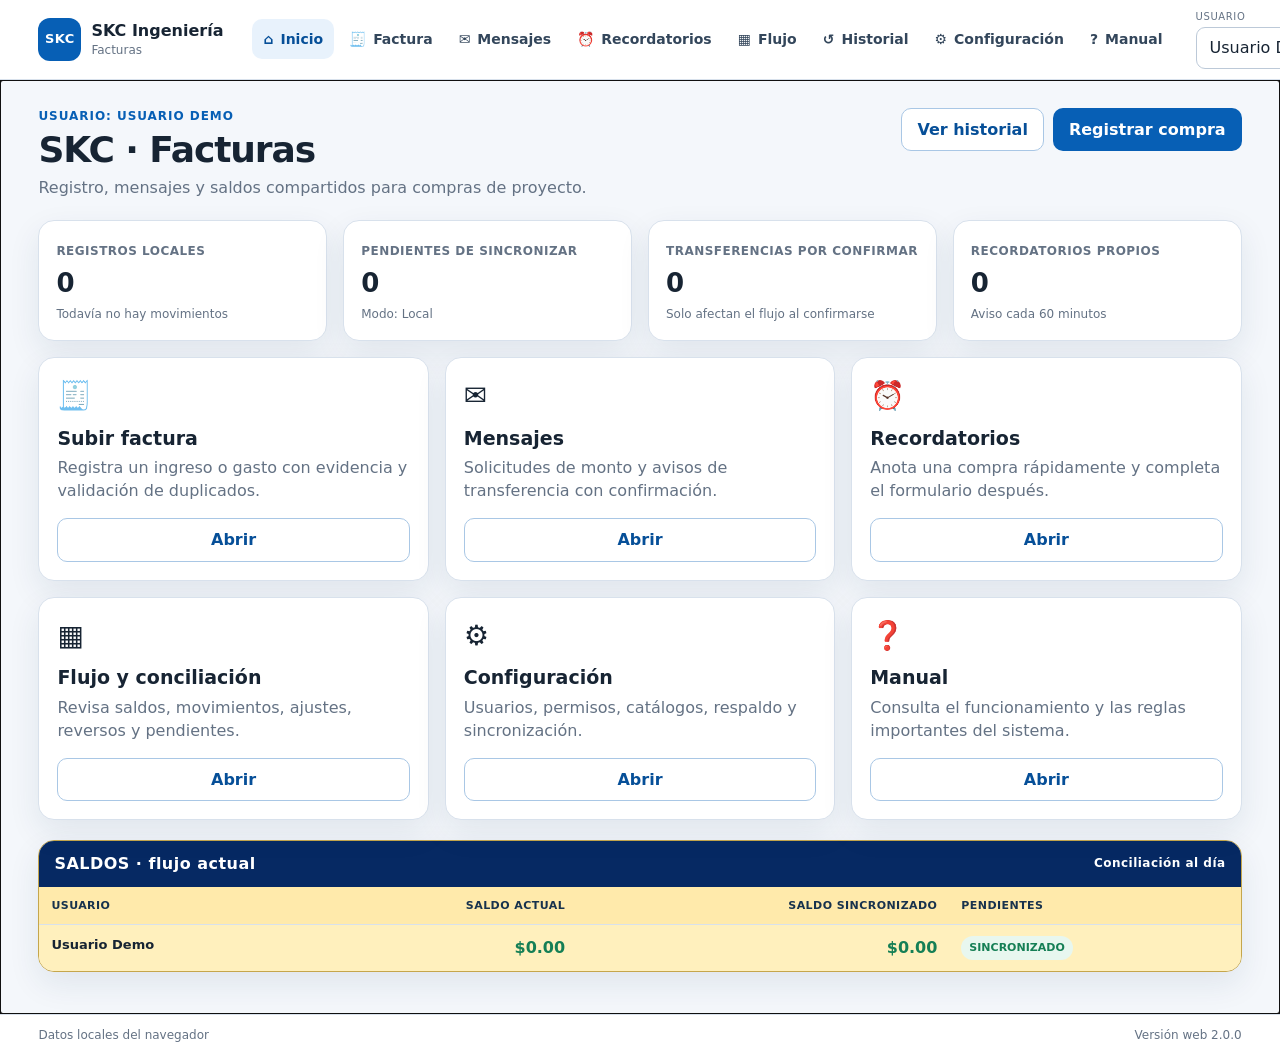
==== docs/index.html @ b583edf2 "Add files via upload" ====
<!doctype html>
<html lang="es">
<head>
  <meta charset="utf-8">
  <meta name="viewport" content="width=device-width, initial-scale=1, viewport-fit=cover">
  <meta name="theme-color" content="#075fb5">
  <meta name="description" content="SKC Facturas: registro de compras, mensajes, recordatorios y flujo de saldos.">
  <title>SKC Ingeniería · Facturas</title>
  <link rel="manifest" href="./manifest.webmanifest">
  <link rel="icon" href="./icons/icon.svg" type="image/svg+xml">
  <link rel="stylesheet" href="./assets/styles.css">
</head>
<body>
  <noscript>SKC Facturas necesita JavaScript para funcionar.</noscript>
  <div id="shell" class="shell">
    <header class="topbar">
      <a class="brand" href="#home" aria-label="Ir al inicio">
        <span class="brand-mark" aria-hidden="true">SKC</span>
        <span><strong>SKC Ingeniería</strong><small>Facturas</small></span>
      </a>
      <nav id="desktopNav" class="desktop-nav" aria-label="Navegación principal"></nav>
      <div class="topbar-actions">
        <label class="user-switcher"><span>Usuario</span><select id="currentUserSelect" aria-label="Usuario actual"></select></label>
        <button id="syncButton" class="button button-secondary button-compact" type="button">Sincronizar</button>
        <button id="mobileMenuButton" class="icon-button mobile-only" type="button" aria-label="Abrir menú">☰</button>
      </div>
    </header>
    <aside id="mobileNav" class="mobile-nav" aria-label="Menú móvil"></aside>
    <main id="app" class="app" tabindex="-1"><section class="loading-panel"><div class="spinner"></div><p>Preparando SKC Facturas…</p></section></main>
    <footer class="footer"><span id="footerStatus">Datos locales del navegador</span><span>Versión web 2.0.0</span></footer>
  </div>
  <div id="toastRegion" class="toast-region" aria-live="polite" aria-atomic="true"></div>
  <div id="modalRoot"></div>
  <script type="module" src="./assets/app.js"></script>
</body>
</html>
---- docs/assets/styles.css ----
:root{color-scheme:light;--blue:#075fb5;--blue-dark:#064f98;--blue-soft:#e8f2fc;--ink:#172433;--muted:#647284;--line:#d8e1ec;--surface:#fff;--canvas:#f4f7fb;--yellow:#ffe59a;--green:#157f55;--green-bg:#e8f7ef;--red:#b52b2b;--red-bg:#fdecec;--orange:#a75b00;--orange-bg:#fff2df;--shadow:0 12px 32px rgba(24,56,91,.09);--radius:16px;--font:Inter,ui-sans-serif,system-ui,-apple-system,BlinkMacSystemFont,"Segoe UI",sans-serif}*{box-sizing:border-box}html{min-height:100%;background:var(--canvas)}body{min-height:100vh;margin:0;color:var(--ink);background:var(--canvas);font-family:var(--font);line-height:1.45}button,input,select,textarea{font:inherit}button{cursor:pointer}a{color:inherit}[hidden]{display:none!important}.shell{min-height:100vh;display:flex;flex-direction:column}.topbar{position:sticky;top:0;z-index:30;min-height:70px;display:flex;align-items:center;gap:22px;padding:10px clamp(16px,3vw,42px);border-bottom:1px solid var(--line);background:rgba(255,255,255,.96);backdrop-filter:blur(12px)}.brand{display:inline-flex;align-items:center;gap:10px;text-decoration:none;min-width:192px}.brand-mark{display:grid;place-items:center;width:43px;height:43px;border-radius:12px;background:var(--blue);color:#fff;font-size:13px;font-weight:800;letter-spacing:.5px}.brand strong,.brand small{display:block}.brand strong{font-size:16px}.brand small{color:var(--muted);font-size:12px}.desktop-nav{flex:1;display:flex;justify-content:center;gap:4px}.nav-link{display:inline-flex;align-items:center;gap:7px;min-height:40px;padding:8px 11px;border-radius:10px;color:#33465b;text-decoration:none;font-size:14px;font-weight:650;white-space:nowrap}.nav-link:hover{background:#f4f9ff}.nav-link.active{color:var(--blue-dark);background:var(--blue-soft)}.topbar-actions{display:flex;align-items:center;gap:9px;margin-left:auto}.user-switcher{display:grid;gap:2px}.user-switcher span{color:var(--muted);font-size:10px;text-transform:uppercase;letter-spacing:.06em}.user-switcher select{min-width:145px;padding:7px 30px 7px 9px}.mobile-only,.mobile-nav{display:none}.app{width:min(1480px,100%);flex:1;margin:0 auto;padding:28px clamp(16px,3vw,42px) 42px}.footer{display:flex;justify-content:space-between;gap:20px;padding:12px clamp(16px,3vw,42px);border-top:1px solid var(--line);color:var(--muted);background:#fff;font-size:12px}.page-header{display:flex;align-items:flex-start;justify-content:space-between;gap:20px;margin-bottom:20px}.page-title{margin:0;font-size:clamp(25px,3vw,36px);line-height:1.1;letter-spacing:-.03em}.page-subtitle{max-width:760px;margin:7px 0 0;color:var(--muted)}.page-actions{display:flex;flex-wrap:wrap;justify-content:flex-end;gap:9px}.eyebrow{margin:0 0 5px;color:var(--blue);font-size:12px;font-weight:800;letter-spacing:.08em;text-transform:uppercase}.grid{display:grid;gap:16px}.grid-2{grid-template-columns:repeat(2,minmax(0,1fr))}.grid-3{grid-template-columns:repeat(3,minmax(0,1fr))}.grid-4{grid-template-columns:repeat(4,minmax(0,1fr))}.card{min-width:0;border:1px solid var(--line);border-radius:var(--radius);background:var(--surface);box-shadow:var(--shadow)}.card-body{padding:18px}.card-header{display:flex;align-items:center;justify-content:space-between;gap:14px;padding:16px 18px;border-bottom:1px solid var(--line)}.card-header h2,.card-header h3{margin:0;font-size:17px}.card-footer{padding:14px 18px;border-top:1px solid var(--line);background:#fbfdff;border-radius:0 0 var(--radius) var(--radius)}.dashboard-card{display:flex;flex-direction:column;min-height:180px}.dashboard-card .card-body{display:flex;flex:1;flex-direction:column}.dashboard-icon{font-size:28px}.dashboard-card h2{margin:8px 0 4px;font-size:19px}.dashboard-card p{margin:0 0 16px;color:var(--muted)}.dashboard-card .button{margin-top:auto}.kpi{padding:17px}.kpi-label{color:var(--muted);font-size:12px;font-weight:700;text-transform:uppercase;letter-spacing:.04em}.kpi-value{display:block;margin-top:4px;font-size:26px;font-weight:800;letter-spacing:-.03em}.kpi-detail{display:block;margin-top:3px;color:var(--muted);font-size:12px}.button{display:inline-flex;align-items:center;justify-content:center;gap:7px;min-height:42px;padding:9px 15px;border:1px solid transparent;border-radius:10px;background:var(--blue);color:#fff;font-weight:750;text-decoration:none;transition:transform .12s ease,background .12s ease}.button:hover{background:var(--blue-dark);transform:translateY(-1px)}.button:disabled{cursor:not-allowed;opacity:.55;transform:none}.button-secondary{color:var(--blue-dark);background:#fff;border-color:#a9c7e5}.button-secondary:hover{background:#f4f9ff}.button-danger{background:var(--red)}.button-warning{color:#5b3900;background:#ffd76a}.button-ghost{color:var(--ink);background:transparent;border-color:var(--line)}.button-compact{min-height:36px;padding:7px 11px;font-size:13px}.icon-button{width:40px;height:40px;padding:0;border:1px solid var(--line);border-radius:10px;background:#fff;color:var(--ink)}.form-grid{display:grid;grid-template-columns:repeat(12,minmax(0,1fr));gap:14px}.field{grid-column:span 12;display:grid;gap:6px;min-width:0}.field.span-2{grid-column:span 2}.field.span-3{grid-column:span 3}.field.span-4{grid-column:span 4}.field.span-5{grid-column:span 5}.field.span-6{grid-column:span 6}.field.span-7{grid-column:span 7}.field.span-8{grid-column:span 8}.field.span-9{grid-column:span 9}.field label,.field>span:first-child{font-size:13px;font-weight:750}.field-hint{color:var(--muted);font-size:12px}.required:after{content:" *";color:var(--red)}input,select,textarea{width:100%;min-height:42px;padding:9px 11px;border:1px solid #bcc9d8;border-radius:9px;outline:none;background:#fff;color:var(--ink)}textarea{min-height:98px;resize:vertical}input:focus,select:focus,textarea:focus{border-color:#0b6dc9;box-shadow:0 0 0 3px rgba(11,109,201,.13)}input[type=checkbox],input[type=radio]{width:auto;min-height:auto;accent-color:var(--blue)}.check-row{display:flex;flex-wrap:wrap;align-items:center;gap:14px;min-height:42px}.check-row label{display:inline-flex;align-items:center;gap:6px;font-weight:600}.file-drop{position:relative;display:grid;place-items:center;min-height:124px;padding:18px;border:2px dashed #9eb9d5;border-radius:12px;background:#f4f9ff;text-align:center}.file-drop input{position:absolute;inset:0;opacity:0;cursor:pointer}.file-list{display:grid;gap:7px;margin-top:8px}.file-item{display:flex;align-items:center;justify-content:space-between;gap:10px;padding:8px 10px;border:1px solid var(--line);border-radius:8px;background:#fff;font-size:12px}.form-actions{display:flex;flex-wrap:wrap;justify-content:flex-end;gap:9px;margin-top:18px}.table-wrap{width:100%;overflow:auto}table{width:100%;border-collapse:collapse}th,td{padding:11px 12px;border-bottom:1px solid var(--line);text-align:left;vertical-align:top;font-size:13px}th{position:sticky;top:0;z-index:1;color:#41546b;background:#f7f9fc;font-size:11px;letter-spacing:.04em;text-transform:uppercase}tr:last-child td{border-bottom:0}tbody tr:hover{background:#fbfdff}.table-actions{display:flex;flex-wrap:wrap;gap:5px}.empty-state{padding:34px 20px;color:var(--muted);text-align:center}.flow-card{overflow:hidden;border-color:#c5a64c}.flow-title{display:flex;align-items:center;justify-content:space-between;gap:10px;padding:11px 15px;background:#062963;color:#fff;font-weight:850;letter-spacing:.03em}.flow-table th{color:#17324d;background:#ffeaab}.flow-table td{background:#fff0bd;font-weight:680}.flow-table td.amount{font-size:16px;font-weight:850;text-align:right}.amount.negative{color:var(--red)}.amount.positive{color:var(--green)}.badge{display:inline-flex;align-items:center;gap:5px;padding:4px 8px;border-radius:999px;background:#eef2f7;color:#475a70;font-size:11px;font-weight:800;white-space:nowrap}.badge-success{color:var(--green);background:var(--green-bg)}.badge-error{color:var(--red);background:var(--red-bg)}.badge-warning{color:var(--orange);background:var(--orange-bg)}.badge-info{color:var(--blue-dark);background:var(--blue-soft)}.alert{padding:12px 14px;border:1px solid #b7d2ed;border-radius:10px;background:#f4f9ff;color:#24415f}.alert-warning{border-color:#e5c571;background:#fff8e4;color:#664700}.alert-error{border-color:#efb0b0;background:var(--red-bg);color:#751d1d}.alert-success{border-color:#9cd1b7;background:var(--green-bg);color:#135d40}.tabs{display:flex;flex-wrap:wrap;gap:7px;margin-bottom:14px}.tab{padding:8px 12px;border:1px solid var(--line);border-radius:999px;background:#fff;color:#41546b;font-weight:700}.tab.active{border-color:var(--blue);background:var(--blue);color:#fff}.toolbar{display:flex;flex-wrap:wrap;align-items:center;gap:9px;margin-bottom:14px}.toolbar>.grow{flex:1 1 220px}.search-input{min-width:220px}.muted{color:var(--muted)}.small{font-size:12px}.mono{font-family:ui-monospace,SFMono-Regular,Menlo,Consolas,monospace;font-size:12px}.text-right{text-align:right}.stack{display:grid;gap:12px}.row{display:flex;align-items:center;gap:10px}.space-between{justify-content:space-between}hr{border:0;border-top:1px solid var(--line);margin:18px 0}.catalog-group{padding:14px;border:1px solid var(--line);border-radius:12px;background:#fbfdff}.catalog-group+.catalog-group{margin-top:10px}.chip-list{display:flex;flex-wrap:wrap;gap:6px;margin-top:8px}.chip{display:inline-flex;align-items:center;gap:6px;padding:5px 8px;border-radius:999px;background:var(--blue-soft);color:#073b72;font-size:12px;font-weight:700}.modal-backdrop{position:fixed;inset:0;z-index:100;display:grid;place-items:center;padding:18px;background:rgba(7,25,44,.58)}.modal{width:min(720px,100%);max-height:min(88vh,900px);overflow:auto;border-radius:17px;background:#fff;box-shadow:0 24px 80px rgba(0,0,0,.28)}.modal-header{display:flex;align-items:center;justify-content:space-between;gap:15px;padding:17px 20px;border-bottom:1px solid var(--line)}.modal-header h2{margin:0;font-size:19px}.modal-body{padding:20px}.modal-footer{display:flex;flex-wrap:wrap;justify-content:flex-end;gap:9px;padding:15px 20px;border-top:1px solid var(--line);background:#fbfdff}.toast-region{position:fixed;right:18px;bottom:18px;z-index:150;display:grid;gap:9px;width:min(390px,calc(100vw - 36px))}.toast{padding:13px 15px;border:1px solid #aac7e4;border-radius:12px;background:#fff;box-shadow:var(--shadow);animation:toast-in .18s ease-out}.toast strong{display:block;margin-bottom:2px}.toast.success{border-color:#8cc7aa}.toast.error{border-color:#eba0a0}@keyframes toast-in{from{opacity:0;transform:translateY(8px)}}.loading-panel{display:grid;place-items:center;min-height:55vh;color:var(--muted)}.spinner{width:38px;height:38px;border:4px solid #dce7f2;border-top-color:var(--blue);border-radius:50%;animation:spin .7s linear infinite}@keyframes spin{to{transform:rotate(360deg)}}@media(max-width:1180px){.desktop-nav .nav-link span:last-child{display:none}.brand{min-width:auto}}@media(max-width:900px){.desktop-nav{display:none}.mobile-only{display:inline-grid;place-items:center}.mobile-nav{position:fixed;inset:70px 0 auto 0;z-index:29;grid-template-columns:repeat(2,minmax(0,1fr));gap:7px;padding:12px 16px 16px;border-bottom:1px solid var(--line);background:#fff;box-shadow:var(--shadow)}.mobile-nav.open{display:grid}.grid-4,.grid-3{grid-template-columns:repeat(2,minmax(0,1fr))}.field.span-2,.field.span-3,.field.span-4{grid-column:span 6}.field.span-5,.field.span-6,.field.span-7,.field.span-8,.field.span-9{grid-column:span 12}}@media(max-width:620px){.topbar{gap:10px;padding:9px 12px}.brand strong{font-size:14px}.brand small{display:none}.brand-mark{width:38px;height:38px}.user-switcher span{display:none}.user-switcher select{min-width:105px;max-width:140px}#syncButton{display:none}.app{padding:20px 12px 34px}.page-header{display:grid}.page-actions{justify-content:flex-start}.grid-2,.grid-3,.grid-4{grid-template-columns:1fr}.field.span-2,.field.span-3,.field.span-4,.field.span-5,.field.span-6,.field.span-7,.field.span-8,.field.span-9{grid-column:span 12}.form-actions .button{flex:1 1 150px}.footer{display:grid}th,td{padding:9px}}@media print{.topbar,.mobile-nav,.footer,.page-actions,.button,.toolbar{display:none!important}.app{width:100%;padding:0}.card{box-shadow:none;break-inside:avoid}}
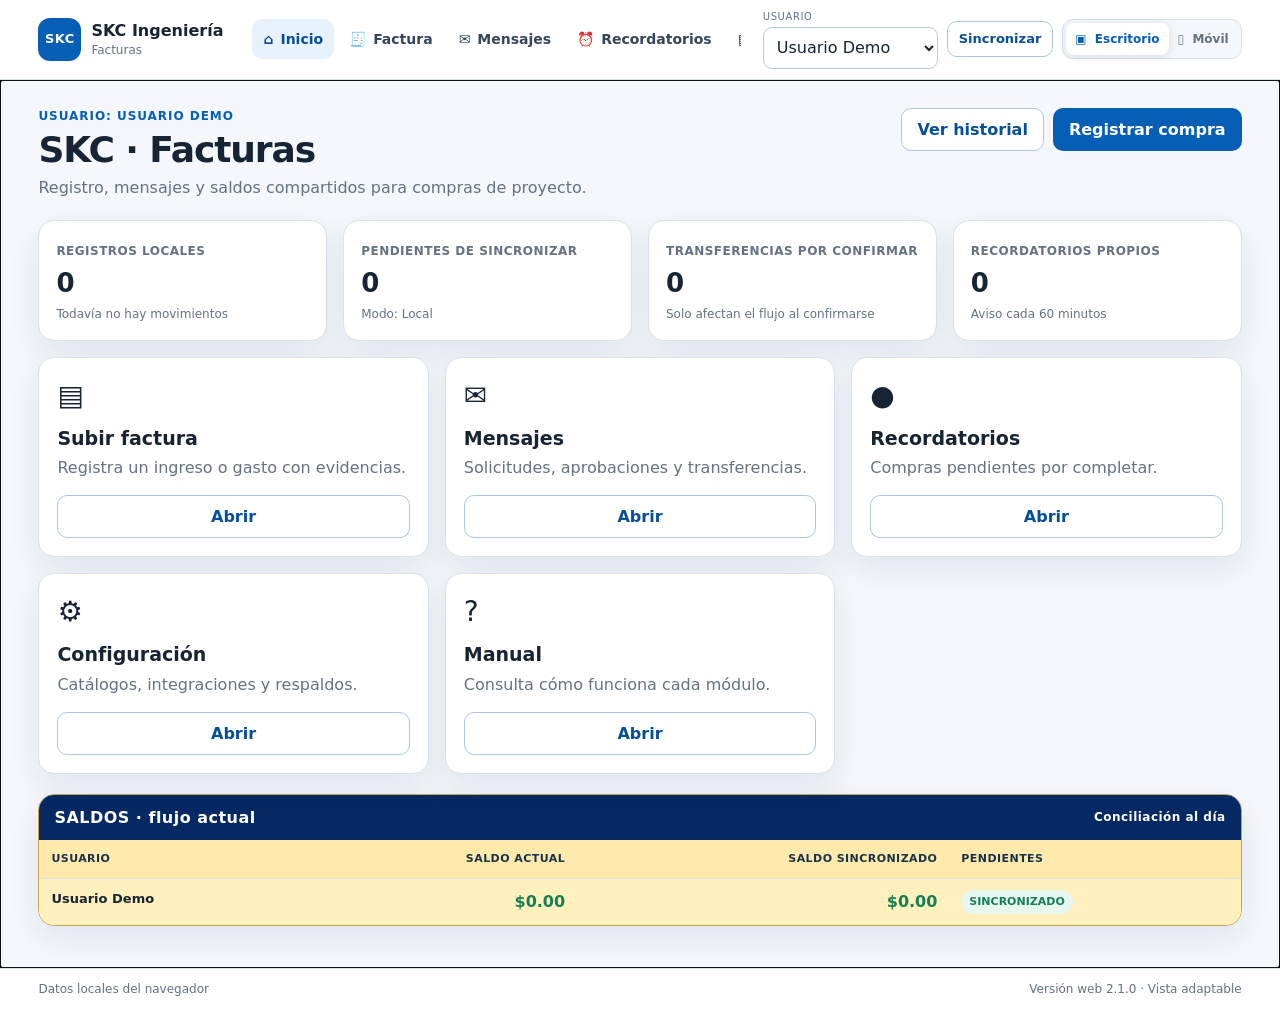
==== commit 6460d6ff: "Add files via upload" ====
--- a/docs/index.html
+++ b/docs/index.html
@@ -13,7 +13,7 @@
 <body>
   <noscript>SKC Facturas necesita JavaScript para funcionar.</noscript>
   <div id="shell" class="shell">
-    <header class="topbar">
+    <header class="topbar desktop-chrome">
       <a class="brand" href="#home" aria-label="Ir al inicio">
         <span class="brand-mark" aria-hidden="true">SKC</span>
         <span><strong>SKC Ingeniería</strong><small>Facturas</small></span>
@@ -22,12 +22,33 @@
       <div class="topbar-actions">
         <label class="user-switcher"><span>Usuario</span><select id="currentUserSelect" aria-label="Usuario actual"></select></label>
         <button id="syncButton" class="button button-secondary button-compact" type="button">Sincronizar</button>
-        <button id="mobileMenuButton" class="icon-button mobile-only" type="button" aria-label="Abrir menú">☰</button>
+        <div class="view-switch" role="group" aria-label="Modo de visualización">
+          <button id="desktopViewButton" class="view-switch-button" type="button" aria-label="Ver modo escritorio">▣ <span>Escritorio</span></button>
+          <button id="mobileViewButton" class="view-switch-button" type="button" aria-label="Ver modo móvil">▯ <span>Móvil</span></button>
+        </div>
       </div>
     </header>
-    <aside id="mobileNav" class="mobile-nav" aria-label="Menú móvil"></aside>
+
+    <header class="mobile-app-header mobile-chrome">
+      <div class="mobile-statusbar" aria-hidden="true"><strong id="mobileClock">9:41</strong><span>▮▮▮ ))) ▰</span></div>
+      <div class="mobile-appbar">
+        <button id="mobileBackButton" class="mobile-back" type="button" aria-label="Volver">‹</button>
+        <a class="mobile-brand" href="#home" aria-label="Ir al inicio"><span class="mobile-logo">SKC</span></a>
+        <strong id="mobilePageTitle" class="mobile-page-title">SKC Ingeniería · Facturas</strong>
+        <button id="mobileViewToggle" class="mobile-header-action" type="button" aria-label="Cambiar a modo escritorio" title="Cambiar vista">▣</button>
+      </div>
+      <div class="mobile-userbar">
+        <span class="mobile-avatar" aria-hidden="true">●</span>
+        <label class="mobile-user-select"><span class="sr-only">Usuario actual</span><select id="mobileCurrentUserSelect" aria-label="Usuario actual"></select></label>
+        <span class="mobile-record-count" id="mobileRecordCount">Registros locales: 0</span>
+        <span class="mobile-online"><i></i> En línea</span>
+      </div>
+    </header>
+
     <main id="app" class="app" tabindex="-1"><section class="loading-panel"><div class="spinner"></div><p>Preparando SKC Facturas…</p></section></main>
-    <footer class="footer"><span id="footerStatus">Datos locales del navegador</span><span>Versión web 2.0.0</span></footer>
+
+    <nav id="mobileBottomNav" class="mobile-bottom-nav mobile-chrome" aria-label="Navegación móvil"></nav>
+    <footer class="footer desktop-chrome"><span id="footerStatus">Datos locales del navegador</span><span>Versión web 2.1.0 · Vista adaptable</span></footer>
   </div>
   <div id="toastRegion" class="toast-region" aria-live="polite" aria-atomic="true"></div>
   <div id="modalRoot"></div>
--- a/docs/assets/styles.css
+++ b/docs/assets/styles.css
@@ -1 +1,97 @@
 :root{color-scheme:light;--blue:#075fb5;--blue-dark:#064f98;--blue-soft:#e8f2fc;--ink:#172433;--muted:#647284;--line:#d8e1ec;--surface:#fff;--canvas:#f4f7fb;--yellow:#ffe59a;--green:#157f55;--green-bg:#e8f7ef;--red:#b52b2b;--red-bg:#fdecec;--orange:#a75b00;--orange-bg:#fff2df;--shadow:0 12px 32px rgba(24,56,91,.09);--radius:16px;--font:Inter,ui-sans-serif,system-ui,-apple-system,BlinkMacSystemFont,"Segoe UI",sans-serif}*{box-sizing:border-box}html{min-height:100%;background:var(--canvas)}body{min-height:100vh;margin:0;color:var(--ink);background:var(--canvas);font-family:var(--font);line-height:1.45}button,input,select,textarea{font:inherit}button{cursor:pointer}a{color:inherit}[hidden]{display:none!important}.shell{min-height:100vh;display:flex;flex-direction:column}.topbar{position:sticky;top:0;z-index:30;min-height:70px;display:flex;align-items:center;gap:22px;padding:10px clamp(16px,3vw,42px);border-bottom:1px solid var(--line);background:rgba(255,255,255,.96);backdrop-filter:blur(12px)}.brand{display:inline-flex;align-items:center;gap:10px;text-decoration:none;min-width:192px}.brand-mark{display:grid;place-items:center;width:43px;height:43px;border-radius:12px;background:var(--blue);color:#fff;font-size:13px;font-weight:800;letter-spacing:.5px}.brand strong,.brand small{display:block}.brand strong{font-size:16px}.brand small{color:var(--muted);font-size:12px}.desktop-nav{flex:1;display:flex;justify-content:center;gap:4px}.nav-link{display:inline-flex;align-items:center;gap:7px;min-height:40px;padding:8px 11px;border-radius:10px;color:#33465b;text-decoration:none;font-size:14px;font-weight:650;white-space:nowrap}.nav-link:hover{background:#f4f9ff}.nav-link.active{color:var(--blue-dark);background:var(--blue-soft)}.topbar-actions{display:flex;align-items:center;gap:9px;margin-left:auto}.user-switcher{display:grid;gap:2px}.user-switcher span{color:var(--muted);font-size:10px;text-transform:uppercase;letter-spacing:.06em}.user-switcher select{min-width:145px;padding:7px 30px 7px 9px}.mobile-only,.mobile-nav{display:none}.app{width:min(1480px,100%);flex:1;margin:0 auto;padding:28px clamp(16px,3vw,42px) 42px}.footer{display:flex;justify-content:space-between;gap:20px;padding:12px clamp(16px,3vw,42px);border-top:1px solid var(--line);color:var(--muted);background:#fff;font-size:12px}.page-header{display:flex;align-items:flex-start;justify-content:space-between;gap:20px;margin-bottom:20px}.page-title{margin:0;font-size:clamp(25px,3vw,36px);line-height:1.1;letter-spacing:-.03em}.page-subtitle{max-width:760px;margin:7px 0 0;color:var(--muted)}.page-actions{display:flex;flex-wrap:wrap;justify-content:flex-end;gap:9px}.eyebrow{margin:0 0 5px;color:var(--blue);font-size:12px;font-weight:800;letter-spacing:.08em;text-transform:uppercase}.grid{display:grid;gap:16px}.grid-2{grid-template-columns:repeat(2,minmax(0,1fr))}.grid-3{grid-template-columns:repeat(3,minmax(0,1fr))}.grid-4{grid-template-columns:repeat(4,minmax(0,1fr))}.card{min-width:0;border:1px solid var(--line);border-radius:var(--radius);background:var(--surface);box-shadow:var(--shadow)}.card-body{padding:18px}.card-header{display:flex;align-items:center;justify-content:space-between;gap:14px;padding:16px 18px;border-bottom:1px solid var(--line)}.card-header h2,.card-header h3{margin:0;font-size:17px}.card-footer{padding:14px 18px;border-top:1px solid var(--line);background:#fbfdff;border-radius:0 0 var(--radius) var(--radius)}.dashboard-card{display:flex;flex-direction:column;min-height:180px}.dashboard-card .card-body{display:flex;flex:1;flex-direction:column}.dashboard-icon{font-size:28px}.dashboard-card h2{margin:8px 0 4px;font-size:19px}.dashboard-card p{margin:0 0 16px;color:var(--muted)}.dashboard-card .button{margin-top:auto}.kpi{padding:17px}.kpi-label{color:var(--muted);font-size:12px;font-weight:700;text-transform:uppercase;letter-spacing:.04em}.kpi-value{display:block;margin-top:4px;font-size:26px;font-weight:800;letter-spacing:-.03em}.kpi-detail{display:block;margin-top:3px;color:var(--muted);font-size:12px}.button{display:inline-flex;align-items:center;justify-content:center;gap:7px;min-height:42px;padding:9px 15px;border:1px solid transparent;border-radius:10px;background:var(--blue);color:#fff;font-weight:750;text-decoration:none;transition:transform .12s ease,background .12s ease}.button:hover{background:var(--blue-dark);transform:translateY(-1px)}.button:disabled{cursor:not-allowed;opacity:.55;transform:none}.button-secondary{color:var(--blue-dark);background:#fff;border-color:#a9c7e5}.button-secondary:hover{background:#f4f9ff}.button-danger{background:var(--red)}.button-warning{color:#5b3900;background:#ffd76a}.button-ghost{color:var(--ink);background:transparent;border-color:var(--line)}.button-compact{min-height:36px;padding:7px 11px;font-size:13px}.icon-button{width:40px;height:40px;padding:0;border:1px solid var(--line);border-radius:10px;background:#fff;color:var(--ink)}.form-grid{display:grid;grid-template-columns:repeat(12,minmax(0,1fr));gap:14px}.field{grid-column:span 12;display:grid;gap:6px;min-width:0}.field.span-2{grid-column:span 2}.field.span-3{grid-column:span 3}.field.span-4{grid-column:span 4}.field.span-5{grid-column:span 5}.field.span-6{grid-column:span 6}.field.span-7{grid-column:span 7}.field.span-8{grid-column:span 8}.field.span-9{grid-column:span 9}.field label,.field>span:first-child{font-size:13px;font-weight:750}.field-hint{color:var(--muted);font-size:12px}.required:after{content:" *";color:var(--red)}input,select,textarea{width:100%;min-height:42px;padding:9px 11px;border:1px solid #bcc9d8;border-radius:9px;outline:none;background:#fff;color:var(--ink)}textarea{min-height:98px;resize:vertical}input:focus,select:focus,textarea:focus{border-color:#0b6dc9;box-shadow:0 0 0 3px rgba(11,109,201,.13)}input[type=checkbox],input[type=radio]{width:auto;min-height:auto;accent-color:var(--blue)}.check-row{display:flex;flex-wrap:wrap;align-items:center;gap:14px;min-height:42px}.check-row label{display:inline-flex;align-items:center;gap:6px;font-weight:600}.file-drop{position:relative;display:grid;place-items:center;min-height:124px;padding:18px;border:2px dashed #9eb9d5;border-radius:12px;background:#f4f9ff;text-align:center}.file-drop input{position:absolute;inset:0;opacity:0;cursor:pointer}.file-list{display:grid;gap:7px;margin-top:8px}.file-item{display:flex;align-items:center;justify-content:space-between;gap:10px;padding:8px 10px;border:1px solid var(--line);border-radius:8px;background:#fff;font-size:12px}.form-actions{display:flex;flex-wrap:wrap;justify-content:flex-end;gap:9px;margin-top:18px}.table-wrap{width:100%;overflow:auto}table{width:100%;border-collapse:collapse}th,td{padding:11px 12px;border-bottom:1px solid var(--line);text-align:left;vertical-align:top;font-size:13px}th{position:sticky;top:0;z-index:1;color:#41546b;background:#f7f9fc;font-size:11px;letter-spacing:.04em;text-transform:uppercase}tr:last-child td{border-bottom:0}tbody tr:hover{background:#fbfdff}.table-actions{display:flex;flex-wrap:wrap;gap:5px}.empty-state{padding:34px 20px;color:var(--muted);text-align:center}.flow-card{overflow:hidden;border-color:#c5a64c}.flow-title{display:flex;align-items:center;justify-content:space-between;gap:10px;padding:11px 15px;background:#062963;color:#fff;font-weight:850;letter-spacing:.03em}.flow-table th{color:#17324d;background:#ffeaab}.flow-table td{background:#fff0bd;font-weight:680}.flow-table td.amount{font-size:16px;font-weight:850;text-align:right}.amount.negative{color:var(--red)}.amount.positive{color:var(--green)}.badge{display:inline-flex;align-items:center;gap:5px;padding:4px 8px;border-radius:999px;background:#eef2f7;color:#475a70;font-size:11px;font-weight:800;white-space:nowrap}.badge-success{color:var(--green);background:var(--green-bg)}.badge-error{color:var(--red);background:var(--red-bg)}.badge-warning{color:var(--orange);background:var(--orange-bg)}.badge-info{color:var(--blue-dark);background:var(--blue-soft)}.alert{padding:12px 14px;border:1px solid #b7d2ed;border-radius:10px;background:#f4f9ff;color:#24415f}.alert-warning{border-color:#e5c571;background:#fff8e4;color:#664700}.alert-error{border-color:#efb0b0;background:var(--red-bg);color:#751d1d}.alert-success{border-color:#9cd1b7;background:var(--green-bg);color:#135d40}.tabs{display:flex;flex-wrap:wrap;gap:7px;margin-bottom:14px}.tab{padding:8px 12px;border:1px solid var(--line);border-radius:999px;background:#fff;color:#41546b;font-weight:700}.tab.active{border-color:var(--blue);background:var(--blue);color:#fff}.toolbar{display:flex;flex-wrap:wrap;align-items:center;gap:9px;margin-bottom:14px}.toolbar>.grow{flex:1 1 220px}.search-input{min-width:220px}.muted{color:var(--muted)}.small{font-size:12px}.mono{font-family:ui-monospace,SFMono-Regular,Menlo,Consolas,monospace;font-size:12px}.text-right{text-align:right}.stack{display:grid;gap:12px}.row{display:flex;align-items:center;gap:10px}.space-between{justify-content:space-between}hr{border:0;border-top:1px solid var(--line);margin:18px 0}.catalog-group{padding:14px;border:1px solid var(--line);border-radius:12px;background:#fbfdff}.catalog-group+.catalog-group{margin-top:10px}.chip-list{display:flex;flex-wrap:wrap;gap:6px;margin-top:8px}.chip{display:inline-flex;align-items:center;gap:6px;padding:5px 8px;border-radius:999px;background:var(--blue-soft);color:#073b72;font-size:12px;font-weight:700}.modal-backdrop{position:fixed;inset:0;z-index:100;display:grid;place-items:center;padding:18px;background:rgba(7,25,44,.58)}.modal{width:min(720px,100%);max-height:min(88vh,900px);overflow:auto;border-radius:17px;background:#fff;box-shadow:0 24px 80px rgba(0,0,0,.28)}.modal-header{display:flex;align-items:center;justify-content:space-between;gap:15px;padding:17px 20px;border-bottom:1px solid var(--line)}.modal-header h2{margin:0;font-size:19px}.modal-body{padding:20px}.modal-footer{display:flex;flex-wrap:wrap;justify-content:flex-end;gap:9px;padding:15px 20px;border-top:1px solid var(--line);background:#fbfdff}.toast-region{position:fixed;right:18px;bottom:18px;z-index:150;display:grid;gap:9px;width:min(390px,calc(100vw - 36px))}.toast{padding:13px 15px;border:1px solid #aac7e4;border-radius:12px;background:#fff;box-shadow:var(--shadow);animation:toast-in .18s ease-out}.toast strong{display:block;margin-bottom:2px}.toast.success{border-color:#8cc7aa}.toast.error{border-color:#eba0a0}@keyframes toast-in{from{opacity:0;transform:translateY(8px)}}.loading-panel{display:grid;place-items:center;min-height:55vh;color:var(--muted)}.spinner{width:38px;height:38px;border:4px solid #dce7f2;border-top-color:var(--blue);border-radius:50%;animation:spin .7s linear infinite}@keyframes spin{to{transform:rotate(360deg)}}@media(max-width:1180px){.desktop-nav .nav-link span:last-child{display:none}.brand{min-width:auto}}@media(max-width:900px){.desktop-nav{display:none}.mobile-only{display:inline-grid;place-items:center}.mobile-nav{position:fixed;inset:70px 0 auto 0;z-index:29;grid-template-columns:repeat(2,minmax(0,1fr));gap:7px;padding:12px 16px 16px;border-bottom:1px solid var(--line);background:#fff;box-shadow:var(--shadow)}.mobile-nav.open{display:grid}.grid-4,.grid-3{grid-template-columns:repeat(2,minmax(0,1fr))}.field.span-2,.field.span-3,.field.span-4{grid-column:span 6}.field.span-5,.field.span-6,.field.span-7,.field.span-8,.field.span-9{grid-column:span 12}}@media(max-width:620px){.topbar{gap:10px;padding:9px 12px}.brand strong{font-size:14px}.brand small{display:none}.brand-mark{width:38px;height:38px}.user-switcher span{display:none}.user-switcher select{min-width:105px;max-width:140px}#syncButton{display:none}.app{padding:20px 12px 34px}.page-header{display:grid}.page-actions{justify-content:flex-start}.grid-2,.grid-3,.grid-4{grid-template-columns:1fr}.field.span-2,.field.span-3,.field.span-4,.field.span-5,.field.span-6,.field.span-7,.field.span-8,.field.span-9{grid-column:span 12}.form-actions .button{flex:1 1 150px}.footer{display:grid}th,td{padding:9px}}@media print{.topbar,.mobile-nav,.footer,.page-actions,.button,.toolbar{display:none!important}.app{width:100%;padding:0}.card{box-shadow:none;break-inside:avoid}}
+
+.view-mode-switch{display:inline-flex;align-items:center;gap:4px;padding:4px;border:1px solid var(--line);border-radius:999px;background:#f5f8fc}.view-mode-button{min-height:32px;padding:6px 12px;border:0;border-radius:999px;background:transparent;color:#41546b;font-size:12px;font-weight:800}.view-mode-button.active{background:var(--blue);color:#fff;box-shadow:0 8px 20px rgba(7,95,181,.16)}.bottom-nav{display:none}.bottom-nav-link{position:relative;display:grid;justify-items:center;gap:5px;min-width:0;padding:10px 8px 12px;color:#667789;text-decoration:none;font-weight:700}.bottom-nav-link.active{color:var(--blue-dark)}.bottom-nav-icon{font-size:18px;line-height:1}.bottom-nav-label{font-size:12px}.bottom-nav-badge{position:absolute;top:6px;right:calc(50% - 26px);min-width:19px;height:19px;padding:0 5px;border-radius:999px;background:#e3354f;color:#fff;font-size:11px;font-weight:800;display:grid;place-items:center}
+body.view-mobile{background:linear-gradient(180deg,#ecf3fb 0%,#f7f9fc 100%)}body.view-mobile .shell{width:min(430px,calc(100vw - 20px));min-height:calc(100vh - 20px);margin:10px auto;border:1px solid #d9e3ef;border-radius:34px;overflow:hidden;background:#fff;box-shadow:0 24px 70px rgba(23,36,51,.18)}body.view-mobile .topbar{position:sticky;top:0;z-index:40;gap:12px;padding:12px 14px;border-bottom:1px solid #e6edf5;background:rgba(255,255,255,.98)}body.view-mobile .brand{gap:9px;min-width:auto}body.view-mobile .brand-mark{width:46px;height:46px;border-radius:16px;font-size:14px}body.view-mobile .brand strong{font-size:14px}body.view-mobile .brand small{display:block;font-size:11px}body.view-mobile .desktop-nav{display:none}body.view-mobile .mobile-only{display:inline-grid;place-items:center}body.view-mobile #syncButton{display:none}body.view-mobile .view-mode-switch{order:3;flex:1 1 100%;justify-content:center}body.view-mobile .topbar-actions{flex-wrap:wrap;justify-content:flex-end;gap:8px}body.view-mobile .user-switcher span{display:none}body.view-mobile .user-switcher select{min-width:128px;max-width:170px}body.view-mobile .mobile-nav{position:sticky;top:74px;z-index:39;grid-template-columns:repeat(2,minmax(0,1fr));gap:8px;padding:12px 14px 14px;border-bottom:1px solid var(--line);background:#fff;box-shadow:0 12px 30px rgba(23,36,51,.08)}body.view-mobile .mobile-nav.open{display:grid}body.view-mobile .nav-link{justify-content:flex-start;padding:10px 12px;border:1px solid #e4ebf3;border-radius:14px;background:#f8fbff}body.view-mobile .nav-link.active{background:var(--blue-soft);border-color:#bcd4ef}body.view-mobile .app{width:100%;padding:18px 14px 104px;background:#f6f8fb}body.view-mobile .footer{display:none}body.view-mobile .bottom-nav{position:sticky;bottom:0;z-index:38;display:grid;grid-template-columns:repeat(4,minmax(0,1fr));gap:4px;padding:8px 8px max(8px,env(safe-area-inset-bottom));border-top:1px solid #e7edf5;background:rgba(255,255,255,.98);backdrop-filter:blur(12px)}body.view-mobile .page-header{display:grid;gap:12px;margin-bottom:16px}body.view-mobile .page-title{font-size:23px}body.view-mobile .page-subtitle{font-size:14px}body.view-mobile .page-actions{justify-content:flex-start}body.view-mobile .grid-2,body.view-mobile .grid-3,body.view-mobile .grid-4{grid-template-columns:1fr}body.view-mobile .card{border-radius:22px;box-shadow:0 10px 28px rgba(24,56,91,.09)}body.view-mobile .card-header,body.view-mobile .card-body,body.view-mobile .card-footer{padding-left:16px;padding-right:16px}body.view-mobile .dashboard-card{min-height:auto}body.view-mobile .dashboard-card .button,body.view-mobile .form-actions .button{width:100%}body.view-mobile .form-grid{grid-template-columns:repeat(12,minmax(0,1fr));gap:12px}body.view-mobile .field.span-2,body.view-mobile .field.span-3,body.view-mobile .field.span-4,body.view-mobile .field.span-5,body.view-mobile .field.span-6,body.view-mobile .field.span-7,body.view-mobile .field.span-8,body.view-mobile .field.span-9{grid-column:span 12}body.view-mobile .toolbar{display:grid;grid-template-columns:1fr;align-items:stretch}body.view-mobile .toolbar>.grow{width:100%}body.view-mobile input,body.view-mobile select,body.view-mobile textarea{min-height:46px;border-radius:12px}body.view-mobile textarea{min-height:110px}body.view-mobile .tabs{display:grid;grid-template-columns:repeat(2,minmax(0,1fr));gap:8px}body.view-mobile .tab{text-align:center;padding:10px 12px;border-radius:14px}body.view-mobile .table-wrap{overflow:auto;border-radius:16px}body.view-mobile th,body.view-mobile td{padding:10px;font-size:12px}body.view-mobile .modal-backdrop{padding:10px}body.view-mobile .modal{width:min(100%,400px);border-radius:24px}body.view-mobile .toast-region{left:10px;right:10px;bottom:86px;width:auto}body.view-mobile .loading-panel{min-height:40vh}
+@media(max-width:900px){.bottom-nav{display:grid;grid-template-columns:repeat(4,minmax(0,1fr));gap:4px;padding:8px 8px max(8px,env(safe-area-inset-bottom));border-top:1px solid #e7edf5;background:#fff}.footer{display:none}.app{padding-bottom:92px}}
+@media(max-width:620px){.view-mode-switch{order:3;flex:1 1 100%;justify-content:center}.bottom-nav{display:grid;grid-template-columns:repeat(4,minmax(0,1fr));gap:4px;padding:8px 8px max(8px,env(safe-area-inset-bottom));border-top:1px solid #e7edf5;background:#fff}}
+
+/* === Vista dual 2.1.0 ===================================================== */
+.sr-only{position:absolute!important;width:1px!important;height:1px!important;padding:0!important;margin:-1px!important;overflow:hidden!important;clip:rect(0,0,0,0)!important;white-space:nowrap!important;border:0!important}
+.mobile-chrome,.mobile-layout{display:none}
+.desktop-layout{display:block}
+.view-switch{display:inline-flex;padding:3px;border:1px solid var(--line);border-radius:11px;background:#f4f7fb}
+.view-switch-button{min-height:32px;padding:5px 9px;border:0;border-radius:8px;background:transparent;color:var(--muted);font-size:12px;font-weight:750}
+.view-switch-button.active{background:#fff;color:var(--blue);box-shadow:0 2px 8px rgba(24,56,91,.12)}
+.view-switch-button span{margin-left:4px}
+
+html[data-view-mode="desktop"] .mobile-chrome,
+html[data-view-mode="desktop"] .mobile-layout{display:none!important}
+html[data-view-mode="desktop"] .desktop-layout{display:block!important}
+html[data-view-mode="desktop"] body{min-width:1040px;overflow-x:auto}
+html[data-view-mode="desktop"] .shell{min-width:1040px}
+html[data-view-mode="desktop"] .desktop-chrome.topbar{display:flex!important}
+html[data-view-mode="desktop"] .desktop-nav{display:flex!important;overflow-x:auto;justify-content:flex-start;scrollbar-width:none}
+html[data-view-mode="desktop"] .desktop-nav::-webkit-scrollbar{display:none}
+html[data-view-mode="desktop"] .desktop-nav .nav-link span:last-child{display:inline!important}
+html[data-view-mode="desktop"] .app{width:min(1480px,100%);padding:28px clamp(16px,3vw,42px) 42px}
+
+html[data-view-mode="mobile"]{background:#e9eef5}
+html[data-view-mode="mobile"] body{min-width:0;background:#e9eef5;overflow-x:hidden}
+html[data-view-mode="mobile"] .desktop-chrome,
+html[data-view-mode="mobile"] .desktop-layout{display:none!important}
+html[data-view-mode="mobile"] .mobile-chrome{display:flex}
+html[data-view-mode="mobile"] .mobile-layout{display:block!important}
+html[data-view-mode="mobile"] .shell{position:relative;width:min(100%,470px);min-height:100dvh;margin:0 auto;background:#f7f9fc;box-shadow:0 0 50px rgba(21,42,67,.16)}
+html[data-view-mode="mobile"] .app{width:100%;padding:16px 14px calc(104px + env(safe-area-inset-bottom));overflow:hidden}
+html[data-view-mode="mobile"] .footer{display:none!important}
+
+.mobile-app-header{position:sticky;top:0;z-index:60;flex-direction:column;border-bottom:1px solid #dfe6ef;background:rgba(255,255,255,.98);backdrop-filter:blur(14px)}
+.mobile-statusbar{display:flex;align-items:center;justify-content:space-between;height:30px;padding:6px 25px 0;color:#07121f;font-size:12px}
+.mobile-appbar{display:grid;grid-template-columns:36px 78px minmax(0,1fr) 38px;align-items:center;gap:4px;min-height:64px;padding:6px 14px 8px}
+.mobile-back,.mobile-header-action{display:grid;place-items:center;width:36px;height:36px;padding:0;border:0;border-radius:10px;background:transparent;color:#07182e;font-size:33px;line-height:1}
+.mobile-back[hidden]{visibility:hidden;display:grid!important}
+.mobile-header-action{font-size:20px;border:1px solid #d7e1ec;background:#f8fbff;color:#075fb5}
+.mobile-brand{text-decoration:none}.mobile-logo{display:inline-block;color:#0588df;font-family:Georgia,"Times New Roman",serif;font-size:31px;font-weight:900;font-style:italic;letter-spacing:-3px;text-shadow:0 1px #fff}
+.mobile-page-title{overflow:hidden;color:#08162d;font-size:18px;line-height:1.15;text-overflow:ellipsis;white-space:nowrap}
+.mobile-userbar{display:grid;grid-template-columns:32px minmax(105px,auto) minmax(0,1fr) auto;align-items:center;gap:7px;min-height:50px;padding:7px 14px;border-top:1px solid #edf1f6;color:#40536d;font-size:11.5px}
+.mobile-avatar{display:grid;place-items:center;width:29px;height:29px;border-radius:50%;background:#e5f0ff;color:#7ca6d8;font-size:10px}
+.mobile-user-select select{max-width:128px;min-height:31px;padding:4px 22px 4px 7px;border:0;background:transparent;color:#40536d;font-size:12px;font-weight:700}
+.mobile-record-count{overflow:hidden;text-overflow:ellipsis;white-space:nowrap}
+.mobile-online{display:inline-flex;align-items:center;gap:6px;white-space:nowrap}.mobile-online i{width:7px;height:7px;border-radius:50%;background:#159322}
+.mobile-bottom-nav{position:fixed;z-index:70;left:50%;bottom:0;transform:translateX(-50%);width:min(100%,470px);min-height:83px;align-items:flex-start;justify-content:space-around;padding:8px 8px calc(10px + env(safe-area-inset-bottom));border:1px solid #dfe6ef;border-bottom:0;border-radius:25px 25px 0 0;background:rgba(255,255,255,.98);box-shadow:0 -10px 30px rgba(19,47,78,.08);backdrop-filter:blur(16px)}
+.mobile-bottom-link{position:relative;display:grid;place-items:center;gap:1px;min-width:72px;padding:4px 7px;color:#586b82;text-decoration:none;font-size:11px;font-weight:650}
+.mobile-bottom-link .mobile-nav-icon{font-size:22px;line-height:1.1}.mobile-bottom-link.active{color:#0870d5}.mobile-bottom-link .nav-badge{position:absolute;top:0;right:14px;display:grid;place-items:center;min-width:17px;height:17px;padding:0 4px;border:2px solid #fff;border-radius:999px;background:#f01f3c;color:#fff;font-size:9px;font-weight:900}
+
+/* Mobile design system */
+html[data-view-mode="mobile"] .page-header{display:none}
+.mobile-page{display:grid;gap:13px}
+.mobile-section-title{margin:3px 4px 0;color:#0a1830;font-size:17px;font-weight:850}
+.mobile-card{overflow:hidden;border:1px solid #dfe6ef;border-radius:14px;background:#fff;box-shadow:0 5px 17px rgba(23,55,88,.07)}
+.mobile-card-pad{padding:14px}
+.mobile-card-title{display:flex;align-items:center;justify-content:space-between;gap:9px;margin:0 0 10px;color:#0a1730;font-size:16px;font-weight:850}
+.mobile-subtle{color:#677892;font-size:11.5px}
+.mobile-row{display:flex;align-items:center;gap:10px}
+.mobile-space{justify-content:space-between}
+.mobile-icon-box{display:grid;place-items:center;flex:0 0 auto;width:44px;height:44px;border-radius:12px;background:#eaf3ff;color:#0870d5;font-size:22px}
+.mobile-icon-box.green{background:#eaf8ee;color:#168c31}.mobile-icon-box.purple{background:#f0eafd;color:#7044df}.mobile-icon-box.orange{background:#fff3e4;color:#f29a13}.mobile-icon-box.red{background:#ffebee;color:#eb263f}.mobile-icon-box.gray{background:#f0f2f5;color:#647185}
+.mobile-live-card{padding:13px;border:1px solid #e0e5ed;border-radius:14px;background:#fff;box-shadow:0 5px 18px rgba(22,52,84,.07)}
+.mobile-live-header{display:flex;align-items:center;justify-content:space-between;gap:8px;margin-bottom:10px}.mobile-live-header h2{margin:0;font-size:17px}.mobile-live-badge{padding:3px 8px;border:1px solid #87b9ef;border-radius:6px;color:#0870d5;font-size:10px;font-weight:850}.mobile-live-time{margin-left:auto;color:#50647f;font-size:10px;white-space:nowrap}
+.mobile-balance-list{overflow:hidden;border:1px solid #e5d19b;border-radius:9px;background:#fff7df}.mobile-balance-row{display:grid;grid-template-columns:27px minmax(0,1fr) auto;align-items:center;gap:8px;min-height:46px;padding:8px 12px;border-bottom:1px solid #eadcb5}.mobile-balance-row:last-child{border-bottom:0}.mobile-balance-avatar{display:grid;place-items:center;color:#0870d5;font-size:16px}.mobile-balance-name{font-size:13px}.mobile-balance-amount{font-size:16px;font-weight:850}.mobile-balance-amount.negative{color:#dc2039}.mobile-balance-total{display:flex;align-items:center;justify-content:space-between;padding:11px 12px;border-top:1px solid #b8d4f0;background:#f0f7ff;color:#0870d5;font-size:15px;font-weight:900}.mobile-balance-total strong{font-size:22px}
+.mobile-module-grid{display:grid;grid-template-columns:repeat(2,minmax(0,1fr));gap:9px}.mobile-module{display:grid;grid-template-columns:43px minmax(0,1fr) 15px;align-items:center;gap:8px;min-height:93px;padding:12px;border:1px solid #dfe6ef;border-radius:14px;background:#fff;box-shadow:0 4px 15px rgba(22,52,84,.06);text-align:left}.mobile-module strong{display:block;color:#0a1730;font-size:14px}.mobile-module small{display:block;margin-top:3px;color:#65758c;font-size:10px;line-height:1.25}.mobile-chevron{color:#152a44;font-size:21px}
+.mobile-secure{display:grid;grid-template-columns:42px minmax(0,1fr) 16px;align-items:center;gap:10px;padding:12px;border:1px solid #cfe0f4;border-radius:13px;background:#fbfdff}.mobile-secure strong{display:block;color:#0966c4;font-size:12px}.mobile-secure small{color:#5d718a;font-size:10px}
+.mobile-alert{display:grid;grid-template-columns:34px minmax(0,1fr) 18px;align-items:center;gap:8px;padding:10px 12px;border:1px solid #f4d38c;border-radius:12px;background:#fffaf0;color:#354b64;font-size:11px}.mobile-alert strong{display:block;color:#14233a;font-size:12px}.mobile-alert .alert-icon{display:grid;place-items:center;width:31px;height:31px;border-radius:9px;background:#fff1d6;color:#ef9900;font-size:18px}
+.mobile-form-section{padding:13px;border:1px solid #dfe6ef;border-radius:14px;background:#fff;box-shadow:0 4px 15px rgba(22,52,84,.06)}
+.mobile-form-section h2{margin:0 0 11px;font-size:15px}.mobile-form-grid{display:grid;grid-template-columns:1fr;gap:10px}.mobile-form-grid.two{grid-template-columns:repeat(2,minmax(0,1fr))}.mobile-field{display:grid;gap:5px}.mobile-field label,.mobile-field>span:first-child{color:#14243b;font-size:11.5px;font-weight:800}.mobile-field input,.mobile-field select,.mobile-field textarea{min-height:43px;padding:9px 11px;border:1px solid #cfd9e6;border-radius:9px;background:#fff;font-size:12px}.mobile-field textarea{min-height:75px}.mobile-field .field-hint{font-size:9.5px}.mobile-segment{display:grid;grid-template-columns:repeat(2,1fr);overflow:hidden;border:1px solid #9fc4ef;border-radius:8px}.mobile-segment label{display:flex;align-items:center;justify-content:center;min-height:38px;color:#42556f;font-size:12px;font-weight:700}.mobile-segment label:has(input:checked){background:#edf6ff;color:#0870d5}.mobile-segment input{position:absolute;opacity:0}
+.mobile-toggle-row{display:flex;align-items:center;justify-content:space-between;gap:12px;padding:8px 0}.mobile-toggle-copy strong{display:block;font-size:12px}.mobile-toggle-copy small{display:block;color:#64758c;font-size:9.5px}.mobile-toggle{position:relative;width:46px;height:26px;flex:0 0 auto}.mobile-toggle input{position:absolute;opacity:0}.mobile-toggle span{position:absolute;inset:0;border-radius:999px;background:#d8dde5;transition:.18s}.mobile-toggle span:after{content:"";position:absolute;top:3px;left:3px;width:20px;height:20px;border-radius:50%;background:#fff;box-shadow:0 2px 5px rgba(0,0,0,.18);transition:.18s}.mobile-toggle input:checked+span{background:#0876dd}.mobile-toggle input:checked+span:after{transform:translateX(20px)}
+.mobile-file-drop{position:relative;display:grid;place-items:center;min-height:100px;padding:13px;border:1.5px dashed #4e9eff;border-radius:9px;background:#fbfdff;color:#516983;text-align:center}.mobile-file-drop input{position:absolute;inset:0;opacity:0;cursor:pointer}.mobile-file-drop strong{display:block;color:#0870d5;font-size:12px}.mobile-file-drop small{font-size:9.5px}.mobile-primary{width:100%;min-height:48px;border-radius:9px;font-size:14px}.mobile-actions{display:grid;grid-template-columns:repeat(2,minmax(0,1fr));gap:8px}.mobile-actions.one{grid-template-columns:1fr}.mobile-inline-actions{display:flex;flex-wrap:wrap;gap:7px}.mobile-inline-actions .button{min-height:34px;padding:6px 10px;font-size:10px}
+.mobile-list{display:grid;gap:9px}.mobile-list-card{position:relative;display:grid;grid-template-columns:50px minmax(0,1fr) auto;gap:10px;padding:13px;border:1px solid #dfe6ef;border-radius:14px;background:#fff;box-shadow:0 4px 14px rgba(22,52,84,.06)}.mobile-list-card .list-icon{display:grid;place-items:center;width:48px;height:48px;border-radius:50%;background:#eef5ff;color:#0870d5;font-size:23px}.mobile-list-card .list-icon.red{background:#fff0f1;color:#eb263f}.mobile-list-card .list-icon.green{background:#ecf8ef;color:#198c32}.mobile-list-card .list-icon.purple{background:#f0eafd;color:#7044df}.mobile-list-card h3{margin:0;color:#0b1830;font-size:14px;line-height:1.2}.mobile-list-card p{margin:3px 0 0;color:#586b84;font-size:10.5px;line-height:1.35}.mobile-list-card .list-meta{text-align:right}.mobile-list-card .list-amount{display:block;margin-top:12px;font-size:15px;font-weight:850}.mobile-list-card .list-amount.negative{color:#e22139}.mobile-list-card .list-amount.positive{color:#13852a}
+.mobile-tabs{display:flex;gap:7px;overflow:auto;padding:1px 1px 5px;scrollbar-width:none}.mobile-tabs::-webkit-scrollbar{display:none}.mobile-tab{flex:0 0 auto;min-height:38px;padding:8px 13px;border:1px solid #d8e1ec;border-radius:20px;background:#fff;color:#31435d;font-size:11px;font-weight:750}.mobile-tab.active{border-color:#0875dc;background:#0875dc;color:#fff}
+.mobile-search{display:grid;grid-template-columns:1fr 42px;gap:8px}.mobile-search input{min-height:44px;border-radius:12px}.mobile-search button{height:44px;border:1px solid #d7e0eb;border-radius:12px;background:#fff;color:#33475f}
+.mobile-summary{display:grid;grid-template-columns:repeat(3,1fr);padding:12px;border:1px solid #dfe6ef;border-radius:14px;background:#fff;box-shadow:0 4px 14px rgba(22,52,84,.06)}.mobile-summary-item{display:grid;grid-template-columns:34px minmax(0,1fr);align-items:center;gap:7px;padding:2px 8px;border-right:1px solid #e2e8ef}.mobile-summary-item:last-child{border-right:0}.mobile-summary-item strong{display:block;font-size:18px}.mobile-summary-item small{display:block;color:#5e7088;font-size:9px}.mobile-summary-item .summary-icon{display:grid;place-items:center;width:33px;height:33px;border-radius:50%;background:#edf5ff;color:#0870d5}.mobile-summary-item.green .summary-icon{background:#eaf8ee;color:#168c31}.mobile-summary-item.orange .summary-icon{background:#fff2df;color:#f29a13}.mobile-summary-item.red .summary-icon{background:#ffebee;color:#ea2b43}
+.mobile-reminder-card{padding:12px;border:1px solid #e0e6ed;border-left:4px solid #f59c0b;border-radius:13px;background:#fff;box-shadow:0 4px 14px rgba(22,52,84,.06)}.mobile-reminder-card.completed{border-left-color:#26a344}.mobile-reminder-card.cancelled{border-left-color:#ef344b}.mobile-reminder-head{display:grid;grid-template-columns:42px minmax(0,1fr) auto;gap:9px;align-items:start}.mobile-reminder-card h3{margin:0;font-size:13.5px}.mobile-reminder-card p{margin:3px 0;color:#596c84;font-size:10.5px}.mobile-reminder-actions{display:grid;grid-template-columns:repeat(3,1fr);gap:6px;margin:10px 0 0 50px}.mobile-reminder-actions .button{min-height:34px;padding:5px 7px;background:#fff;font-size:9.5px}.mobile-reminder-actions .complete{border-color:#2a89ef;color:#0870d5}.mobile-reminder-actions .postpone{border-color:#8d5cf0;color:#6c38df}.mobile-reminder-actions .cancel{border-color:#ef465b;color:#e52841}.mobile-fab{position:fixed;z-index:65;right:max(calc((100vw - 470px)/2 + 22px),22px);bottom:98px;display:grid;place-items:center;width:56px;height:56px;border:0;border-radius:50%;background:#0875dd;color:#fff;font-size:31px;box-shadow:0 10px 24px rgba(8,117,221,.3)}
+.mobile-message-actions{display:grid;grid-template-columns:repeat(2,1fr);gap:8px}.mobile-message-action{display:grid;grid-template-columns:42px minmax(0,1fr) 15px;align-items:center;gap:8px;min-height:85px;padding:11px;border:1px solid #cfe1f5;border-radius:13px;background:#f8fbff;color:#0867c4;text-align:left}.mobile-message-action.green{border-color:#cce8d2;background:#f4fbf5;color:#16832e}.mobile-message-action strong{display:block;font-size:12.5px}.mobile-message-action small{display:block;margin-top:2px;color:#63758c;font-size:9.5px}.mobile-message-card{position:relative;padding:13px;border:1px solid #dfe6ef;border-radius:14px;background:#fff;box-shadow:0 4px 14px rgba(22,52,84,.06)}.mobile-message-head{display:grid;grid-template-columns:47px minmax(0,1fr) auto;gap:10px}.mobile-message-avatar{display:grid;place-items:center;width:47px;height:47px;border-radius:50%;background:#eaf3ff;color:#0870d5;font-size:20px}.mobile-message-card h3{margin:0;font-size:14px}.mobile-message-card h4{margin:5px 0 0;font-size:12.5px}.mobile-message-card p{margin:4px 0;color:#536780;font-size:10.5px}.mobile-message-time{color:#5e7088;font-size:9.5px;text-align:right}.mobile-attachment{display:grid;grid-template-columns:42px minmax(0,1fr);align-items:center;gap:8px;margin:9px 0 0 57px;padding:7px;border:1px solid #dce4ed;border-radius:9px;background:#fbfdff;font-size:10px}.mobile-attachment .thumb{display:grid;place-items:center;width:38px;height:38px;border-radius:6px;background:#eef3f8;color:#62758c}
+.mobile-flow-stats{display:grid;grid-template-columns:repeat(3,1fr);padding:12px;border:1px solid #dfe6ef;border-radius:14px;background:#fff}.mobile-flow-stat{padding:4px 9px;border-right:1px solid #e1e7ef}.mobile-flow-stat:last-child{border-right:0}.mobile-flow-stat span{display:block;color:#4f627b;font-size:9.5px}.mobile-flow-stat strong{display:block;margin-top:3px;color:#0870d5;font-size:15px}.mobile-flow-stat strong.green{color:#198c32}.mobile-flow-stat strong.red{color:#e3253e}.mobile-timeline{position:relative;display:grid;gap:0;padding-left:7px}.mobile-timeline:before{content:"";position:absolute;left:26px;top:20px;bottom:20px;width:1px;background:#d5dfe9}.mobile-timeline-item{position:relative;display:grid;grid-template-columns:38px minmax(0,1fr) auto;align-items:center;gap:9px;min-height:61px;border-bottom:1px solid #e4e9ef}.mobile-timeline-item:last-child{border-bottom:0}.mobile-timeline-icon{z-index:1;display:grid;place-items:center;width:34px;height:34px;border-radius:50%;background:#7447df;color:#fff}.mobile-timeline-icon.red{background:#e92d45}.mobile-timeline-icon.green{background:#2caf50}.mobile-timeline-icon.orange{background:#f2a126}.mobile-timeline-item strong{display:block;font-size:11.5px}.mobile-timeline-item small{display:block;color:#61728a;font-size:9.5px}.mobile-timeline-value{text-align:right;font-size:12px;font-weight:850}
+.mobile-settings-menu{display:grid;gap:10px}.mobile-setting-group{overflow:hidden;border:1px solid #dfe6ef;border-radius:14px;background:#fff;box-shadow:0 4px 14px rgba(22,52,84,.06)}.mobile-setting-link{display:grid;grid-template-columns:43px minmax(0,1fr) 17px;align-items:center;gap:10px;width:100%;min-height:76px;padding:12px;border:0;border-bottom:1px solid #e5eaf0;background:#fff;text-align:left}.mobile-setting-link:last-child{border-bottom:0}.mobile-setting-link strong{display:block;color:#0b1830;font-size:13px}.mobile-setting-link small{display:block;margin-top:2px;color:#64758c;font-size:9.5px}.mobile-setting-toggle{display:flex;align-items:center;justify-content:space-between;gap:10px;padding:12px 15px;border-top:1px solid #e5eaf0}.mobile-setting-toggle strong{display:block;font-size:11.5px}.mobile-setting-toggle small{display:block;color:#65758d;font-size:9px}.mobile-health{margin:0 12px 12px;padding:11px;border:1px solid #bcd8f4;border-radius:10px;background:#f7fbff}.mobile-health-line{display:flex;align-items:center;justify-content:space-between;gap:10px;font-size:10px}.mobile-health-line+ .mobile-health-line{margin-top:8px;padding-top:8px;border-top:1px solid #d6e5f3}
+.mobile-manual-search{position:relative}.mobile-manual-search input{padding-left:40px;min-height:46px;border-radius:12px}.mobile-manual-search:before{content:"⌕";position:absolute;left:14px;top:7px;color:#6a7b91;font-size:25px}.mobile-accordion{overflow:hidden;border:1px solid #dfe6ef;border-radius:13px;background:#fff;box-shadow:0 4px 14px rgba(22,52,84,.05)}.mobile-accordion summary{display:grid;grid-template-columns:42px minmax(0,1fr) 18px;align-items:center;gap:10px;min-height:67px;padding:11px 13px;list-style:none;cursor:pointer}.mobile-accordion summary::-webkit-details-marker{display:none}.mobile-accordion summary strong{font-size:13px}.mobile-accordion-content{padding:12px 15px 16px;border-top:1px solid #e1e7ee;background:#fbfdff;color:#536780;font-size:11px}.mobile-accordion-content li+li{margin-top:7px}
+
+@media(max-width:430px){
+  html[data-view-mode="mobile"] .mobile-appbar{grid-template-columns:32px 64px minmax(0,1fr) 34px;padding-left:10px;padding-right:10px}
+  html[data-view-mode="mobile"] .mobile-logo{font-size:27px}
+  html[data-view-mode="mobile"] .mobile-page-title{font-size:16px}
+  html[data-view-mode="mobile"] .mobile-userbar{grid-template-columns:28px minmax(88px,auto) minmax(0,1fr) auto;padding-left:10px;padding-right:10px;font-size:10.5px}
+  html[data-view-mode="mobile"] .mobile-module-grid{grid-template-columns:1fr 1fr}
+  html[data-view-mode="mobile"] .mobile-module{grid-template-columns:38px minmax(0,1fr) 12px;padding:10px}.mobile-module .mobile-icon-box{width:38px;height:38px}
+  html[data-view-mode="mobile"] .mobile-form-grid.two{grid-template-columns:1fr}
+  html[data-view-mode="mobile"] .mobile-reminder-actions{margin-left:0}
+  html[data-view-mode="mobile"] .mobile-summary-item{grid-template-columns:1fr;text-align:center}.mobile-summary-item .summary-icon{margin:auto}
+}
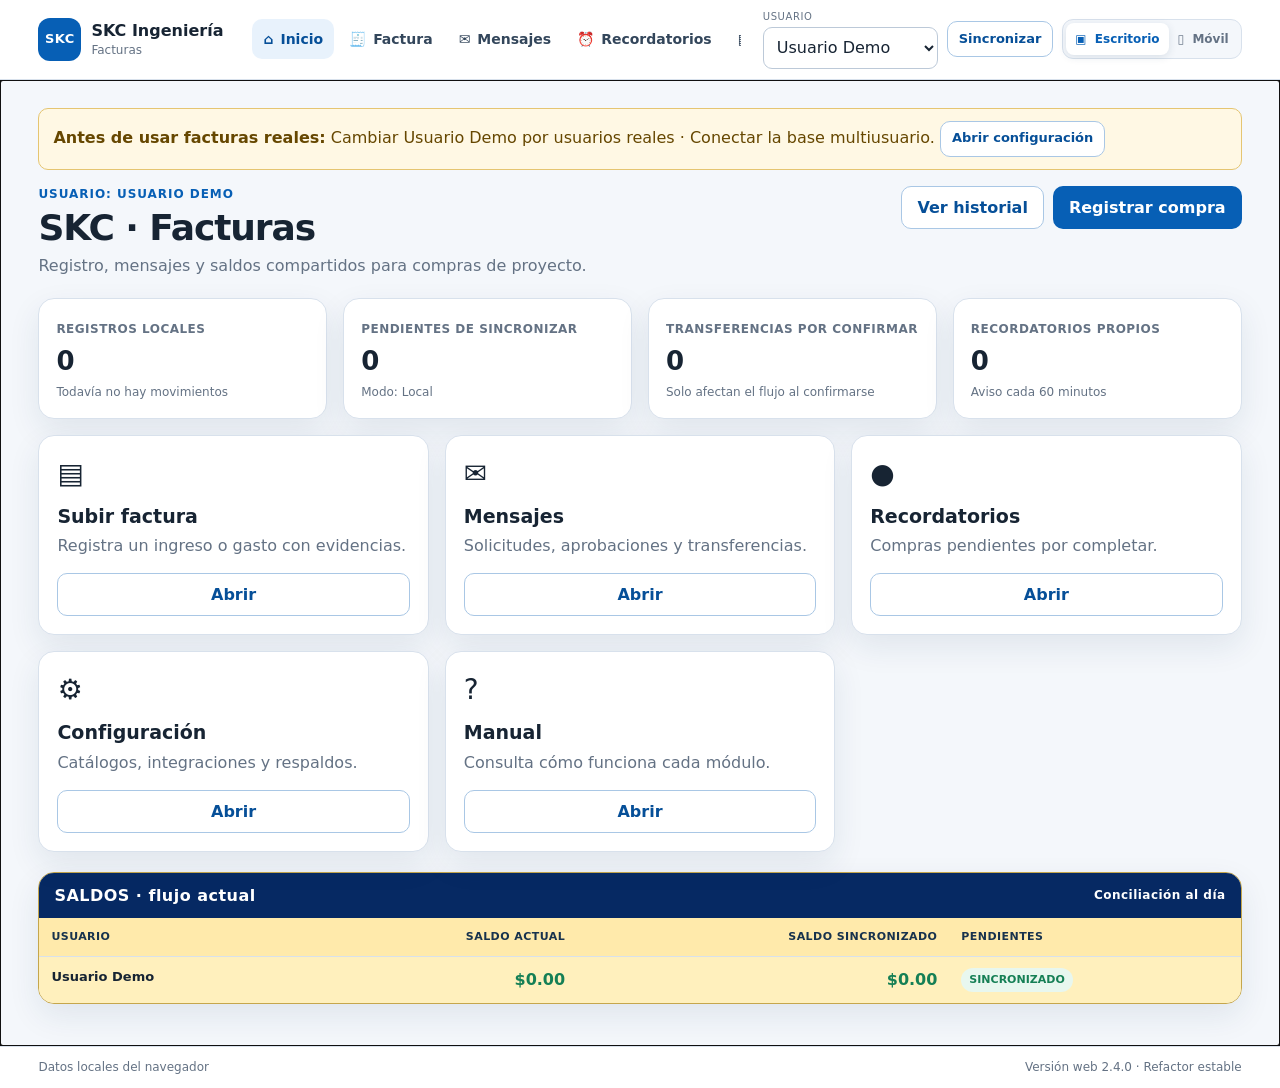
==== commit ae32a1fa: "Add files via upload" ====
--- a/docs/index.html
+++ b/docs/index.html
@@ -48,7 +48,7 @@
     <main id="app" class="app" tabindex="-1"><section class="loading-panel"><div class="spinner"></div><p>Preparando SKC Facturas…</p></section></main>
 
     <nav id="mobileBottomNav" class="mobile-bottom-nav mobile-chrome" aria-label="Navegación móvil"></nav>
-    <footer class="footer desktop-chrome"><span id="footerStatus">Datos locales del navegador</span><span>Versión web 2.1.0 · Vista adaptable</span></footer>
+    <footer class="footer desktop-chrome"><span id="footerStatus">Datos locales del navegador</span><span>Versión web 2.4.0 · Refactor estable</span></footer>
   </div>
   <div id="toastRegion" class="toast-region" aria-live="polite" aria-atomic="true"></div>
   <div id="modalRoot"></div>
--- a/docs/assets/styles.css
+++ b/docs/assets/styles.css
@@ -95,3 +95,7 @@
   html[data-view-mode="mobile"] .mobile-reminder-actions{margin-left:0}
   html[data-view-mode="mobile"] .mobile-summary-item{grid-template-columns:1fr;text-align:center}.mobile-summary-item .summary-icon{margin:auto}
 }
+
+/* 2.2.0 configurable forms and integration console */
+.config-field-hidden{display:none!important}#formLayoutRows input[type=text],#formLayoutRows input:not([type]){min-width:180px}#formLayoutRows td:first-child{white-space:nowrap}.integration-status{display:flex;align-items:center;gap:8px}.tabs{overflow-x:auto;scrollbar-width:thin}.tabs .tab{flex:0 0 auto}@media(max-width:620px){#formLayoutRows{min-width:760px}.card-body>.form-grid{grid-template-columns:1fr}.card-body>.form-grid>.field{grid-column:1!important}}
+.mobile-config-list{display:grid;gap:10px;margin-top:14px}.mobile-config-field{padding:12px;border:1px solid var(--line);border-radius:12px;background:#fbfdff}.mobile-config-head{display:flex;align-items:center;gap:8px;justify-content:space-between;margin-bottom:10px}.mobile-config-head>span:first-child{min-width:0;flex:1}.mobile-config-head strong,.mobile-config-head small{display:block}.mobile-config-head small{color:var(--muted);margin-top:2px}.mobile-config-options{display:flex;gap:16px;flex-wrap:wrap;margin:10px 0}.mobile-config-options label{display:inline-flex;align-items:center;gap:6px;font-size:12px;font-weight:700}
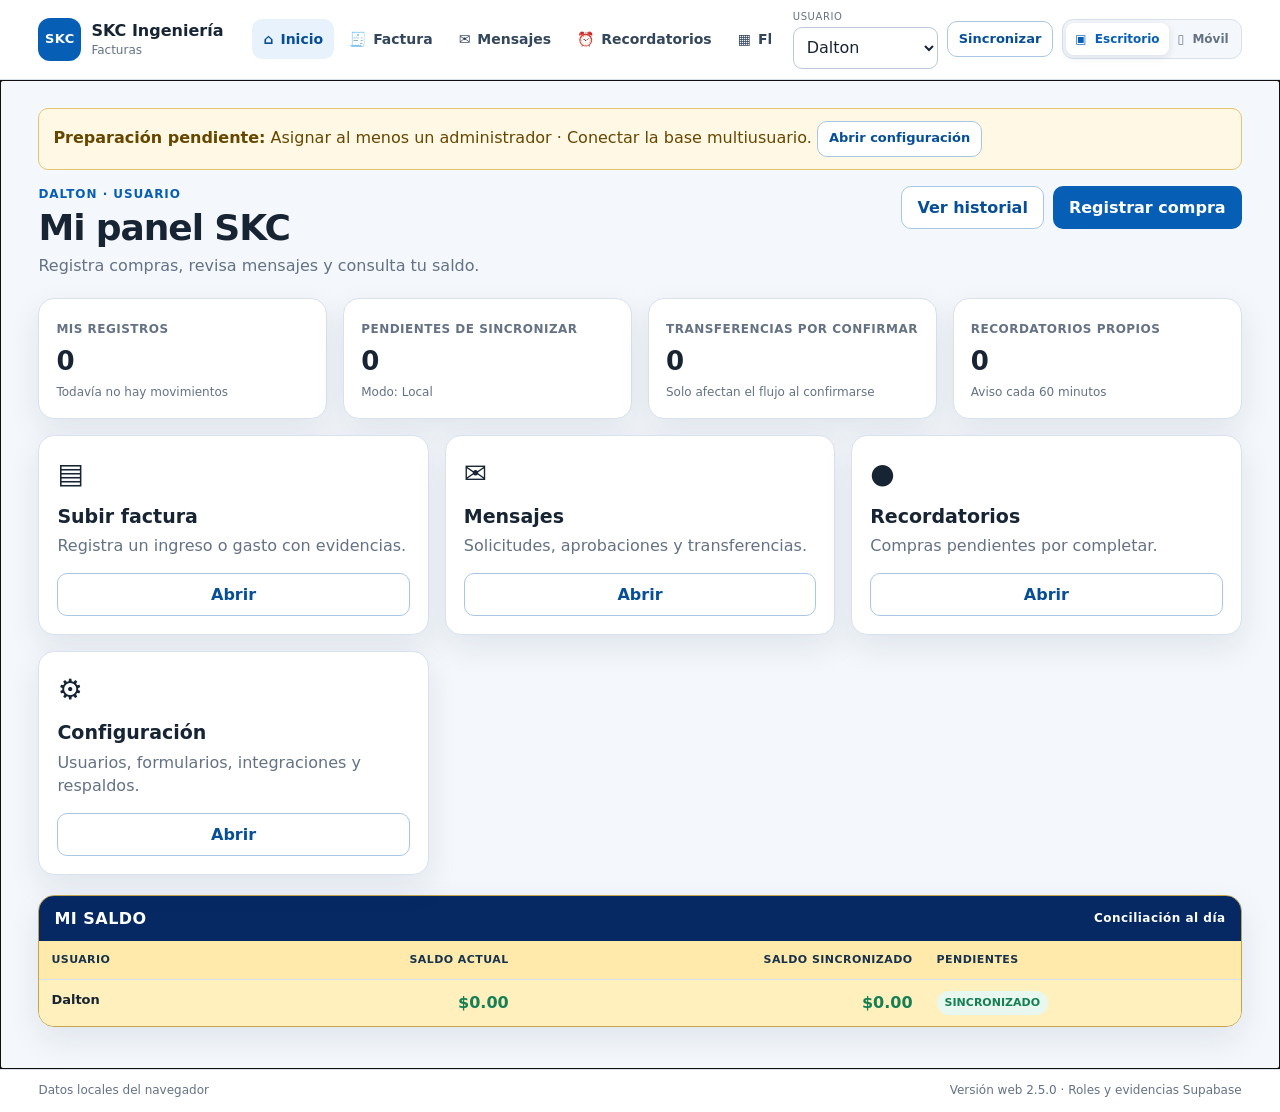
==== commit ada229ee: "Add files via upload" ====
--- a/docs/index.html
+++ b/docs/index.html
@@ -48,7 +48,7 @@
     <main id="app" class="app" tabindex="-1"><section class="loading-panel"><div class="spinner"></div><p>Preparando SKC Facturas…</p></section></main>
 
     <nav id="mobileBottomNav" class="mobile-bottom-nav mobile-chrome" aria-label="Navegación móvil"></nav>
-    <footer class="footer desktop-chrome"><span id="footerStatus">Datos locales del navegador</span><span>Versión web 2.4.0 · Refactor estable</span></footer>
+    <footer class="footer desktop-chrome"><span id="footerStatus">Datos locales del navegador</span><span>Versión web 2.5.0 · Roles y evidencias Supabase</span></footer>
   </div>
   <div id="toastRegion" class="toast-region" aria-live="polite" aria-atomic="true"></div>
   <div id="modalRoot"></div>
--- a/docs/assets/styles.css
+++ b/docs/assets/styles.css
@@ -99,3 +99,17 @@
 /* 2.2.0 configurable forms and integration console */
 .config-field-hidden{display:none!important}#formLayoutRows input[type=text],#formLayoutRows input:not([type]){min-width:180px}#formLayoutRows td:first-child{white-space:nowrap}.integration-status{display:flex;align-items:center;gap:8px}.tabs{overflow-x:auto;scrollbar-width:thin}.tabs .tab{flex:0 0 auto}@media(max-width:620px){#formLayoutRows{min-width:760px}.card-body>.form-grid{grid-template-columns:1fr}.card-body>.form-grid>.field{grid-column:1!important}}
 .mobile-config-list{display:grid;gap:10px;margin-top:14px}.mobile-config-field{padding:12px;border:1px solid var(--line);border-radius:12px;background:#fbfdff}.mobile-config-head{display:flex;align-items:center;gap:8px;justify-content:space-between;margin-bottom:10px}.mobile-config-head>span:first-child{min-width:0;flex:1}.mobile-config-head strong,.mobile-config-head small{display:block}.mobile-config-head small{color:var(--muted);margin-top:2px}.mobile-config-options{display:flex;gap:16px;flex-wrap:wrap;margin:10px 0}.mobile-config-options label{display:inline-flex;align-items:center;gap:6px;font-size:12px;font-weight:700}
+
+/* 2.5.0 · visor privado de evidencias Supabase */
+.evidence-modal{max-width:980px;width:min(96vw,980px)}
+.evidence-stage{display:grid;grid-template-columns:52px minmax(0,1fr) 52px;align-items:center;gap:10px;min-height:58vh;background:#0c1724;border-radius:14px;padding:12px}
+.evidence-canvas{min-width:0;min-height:54vh;display:flex;align-items:center;justify-content:center;flex-direction:column;color:#eaf2fb;overflow:hidden}
+.evidence-image{display:block;max-width:100%;max-height:68vh;object-fit:contain;border-radius:8px;background:#fff}
+.evidence-pdf{width:100%;height:68vh;border:0;border-radius:8px;background:#fff}
+.evidence-arrow{width:44px;height:44px;border:0;border-radius:50%;background:rgba(255,255,255,.14);color:#fff;font-size:34px;line-height:1;cursor:pointer}
+.evidence-arrow:hover{background:rgba(255,255,255,.24)}
+.evidence-caption{display:flex;justify-content:space-between;gap:16px;align-items:center;padding:12px 4px 6px}
+.evidence-thumbnails{display:flex;gap:8px;flex-wrap:wrap;padding:4px 0 10px}
+.evidence-thumb{border:1px solid #aec8e6;background:#fff;color:#0a4f91;border-radius:999px;min-width:34px;height:34px;font-weight:700;cursor:pointer}
+.evidence-thumb.active{background:#0868c4;color:#fff;border-color:#0868c4}
+@media(max-width:720px){.evidence-modal{width:100%;max-width:none;max-height:94vh}.evidence-stage{grid-template-columns:40px minmax(0,1fr) 40px;min-height:54vh;padding:8px}.evidence-canvas{min-height:50vh}.evidence-image,.evidence-pdf{max-height:62vh;height:62vh}.evidence-arrow{width:36px;height:36px;font-size:28px}.evidence-modal .modal-footer{position:sticky;bottom:0;background:#fff}}
